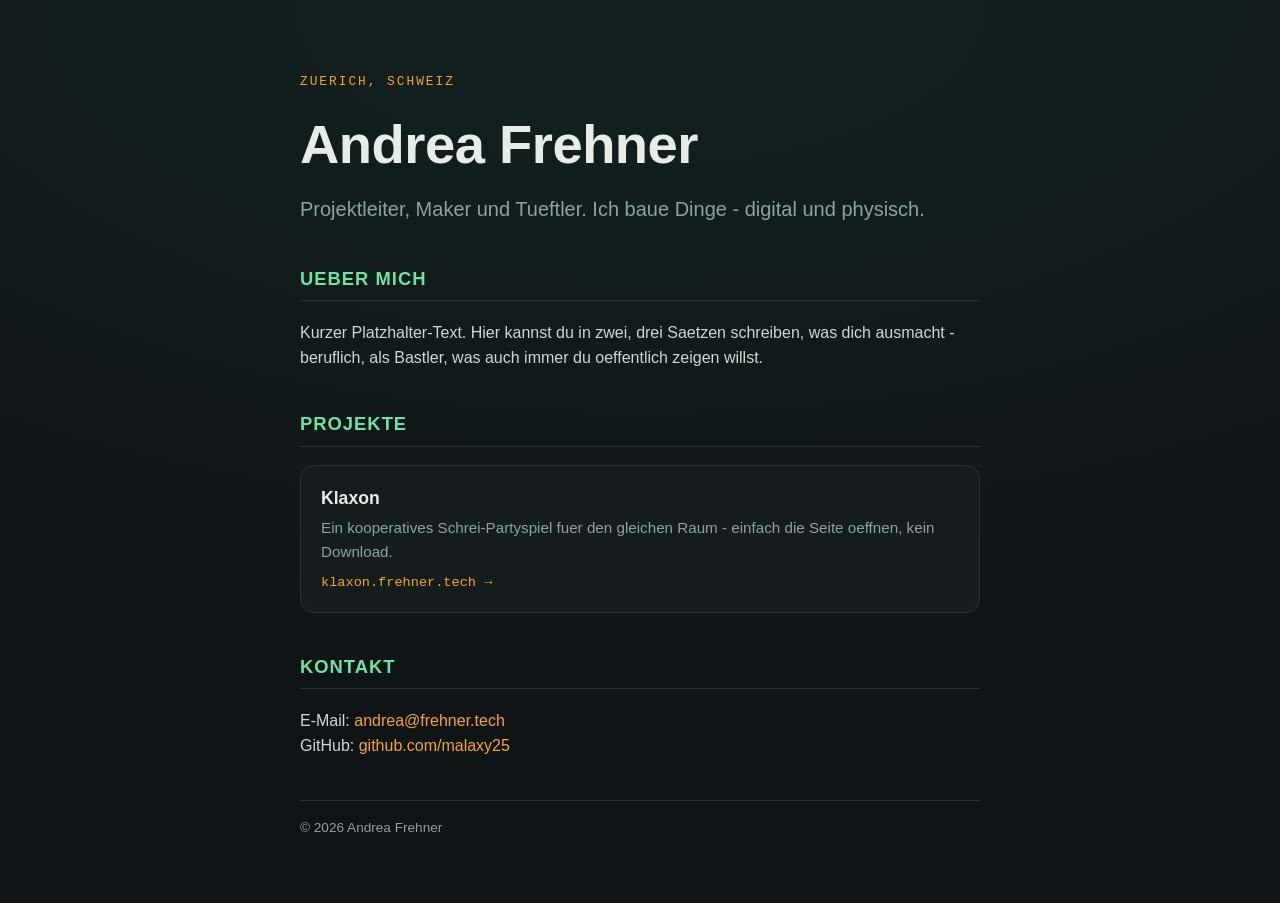
==== index.html @ d87f00cb "v1.0.0: personal one-page site" ====
<!doctype html>
<html lang="de">
  <head>
    <meta charset="UTF-8" />
    <meta name="viewport" content="width=device-width, initial-scale=1, viewport-fit=cover" />
    <title>Andrea Frehner</title>
    <meta name="description" content="Andrea Frehner - Projektleiter und Maker aus Zuerich. Projekte, Experimente und Kontakt." />
    <link rel="canonical" href="https://frehner.tech/" />
    <meta property="og:type" content="website" />
    <meta property="og:url" content="https://frehner.tech/" />
    <meta property="og:title" content="Andrea Frehner" />
    <meta property="og:description" content="Projektleiter und Maker aus Zuerich." />
    <meta name="theme-color" content="#0e1c1b" />
    <style>
      :root{
        --bg:#0e1413; --panel:#141d1b; --line:#26332f; --ink:#e6ede9;
        --muted:#8ea39c; --accent:#f5a623; --accent2:#6fe0a8;
        box-sizing:border-box; padding-top:env(safe-area-inset-top,0px);
      }
      *{box-sizing:border-box;}
      body{margin:0;font-family:-apple-system,BlinkMacSystemFont,"Segoe UI",Roboto,Helvetica,Arial,sans-serif;
        background:radial-gradient(120% 80% at 50% 0%,#12211f,var(--bg));color:var(--ink);
        line-height:1.6;-webkit-font-smoothing:antialiased;}
      .wrap{max-width:720px;margin:0 auto;padding:clamp(28px,7vw,72px) 20px 64px;}
      header .eyebrow{font-family:ui-monospace,Menlo,monospace;color:var(--accent);letter-spacing:2px;
        text-transform:uppercase;font-size:.8rem;}
      h1{font-size:clamp(2.2rem,8vw,3.4rem);margin:.15em 0 .1em;letter-spacing:-.5px;}
      .tagline{color:var(--muted);font-size:clamp(1.05rem,3.5vw,1.25rem);margin:0 0 1.6em;}
      section{margin:2.4em 0;}
      h2{font-size:1.15rem;text-transform:uppercase;letter-spacing:1px;color:var(--accent2);
        border-bottom:1px solid var(--line);padding-bottom:.4em;margin-bottom:1em;}
      p{color:#cdd8d3;}
      .cards{display:grid;gap:14px;}
      a.card{display:block;text-decoration:none;color:inherit;background:var(--panel);
        border:1px solid var(--line);border-radius:14px;padding:18px 20px;transition:border-color .2s,transform .1s;}
      a.card:hover{border-color:var(--accent);transform:translateY(-1px);}
      a.card .t{font-weight:700;font-size:1.1rem;}
      a.card .d{color:var(--muted);font-size:.95rem;margin-top:.2em;}
      a.card .go{color:var(--accent);font-family:ui-monospace,Menlo,monospace;font-size:.85rem;margin-top:.6em;}
      .contact a{color:var(--accent);text-decoration:none;border-bottom:1px solid transparent;}
      .contact a:hover{border-bottom-color:var(--accent);}
      footer{margin-top:3em;color:var(--muted);font-size:.85rem;border-top:1px solid var(--line);padding-top:1.2em;}
    </style>
  </head>
  <body>
    <div class="wrap">
      <header>
        <div class="eyebrow">Zuerich, Schweiz</div>
        <!-- EDIT: dein Name -->
        <h1>Andrea Frehner</h1>
        <!-- EDIT: eine Zeile ueber dich -->
        <p class="tagline">Projektleiter, Maker und Tueftler. Ich baue Dinge - digital und physisch.</p>
      </header>

      <section>
        <h2>Ueber mich</h2>
        <!-- EDIT: kurzer Absatz. Nur so viel oeffentlich, wie du moechtest. -->
        <p>
          Kurzer Platzhalter-Text. Hier kannst du in zwei, drei Saetzen schreiben, was dich
          ausmacht - beruflich, als Bastler, was auch immer du oeffentlich zeigen willst.
        </p>
      </section>

      <section>
        <h2>Projekte</h2>
        <div class="cards">
          <a class="card" href="https://klaxon.frehner.tech" target="_blank" rel="noopener">
            <div class="t">Klaxon</div>
            <div class="d">Ein kooperatives Schrei-Partyspiel fuer den gleichen Raum - einfach die Seite oeffnen, kein Download.</div>
            <div class="go">klaxon.frehner.tech &rarr;</div>
          </a>
          <!-- EDIT: weitere Projekte als weitere <a class="card"> ... </a> -->
        </div>
      </section>

      <section class="contact">
        <h2>Kontakt</h2>
        <p>
          <!-- EDIT: E-Mail aktiv, sobald die Weiterleitung eingerichtet ist -->
          E-Mail: <a href="mailto:andrea@frehner.tech">andrea@frehner.tech</a><br />
          GitHub: <a href="https://github.com/malaxy25" target="_blank" rel="noopener">github.com/malaxy25</a>
        </p>
      </section>

      <footer>
        &copy; <span id="y"></span> Andrea Frehner
      </footer>
    </div>
    <script>document.getElementById("y").textContent=new Date().getFullYear();</script>
  </body>
</html>
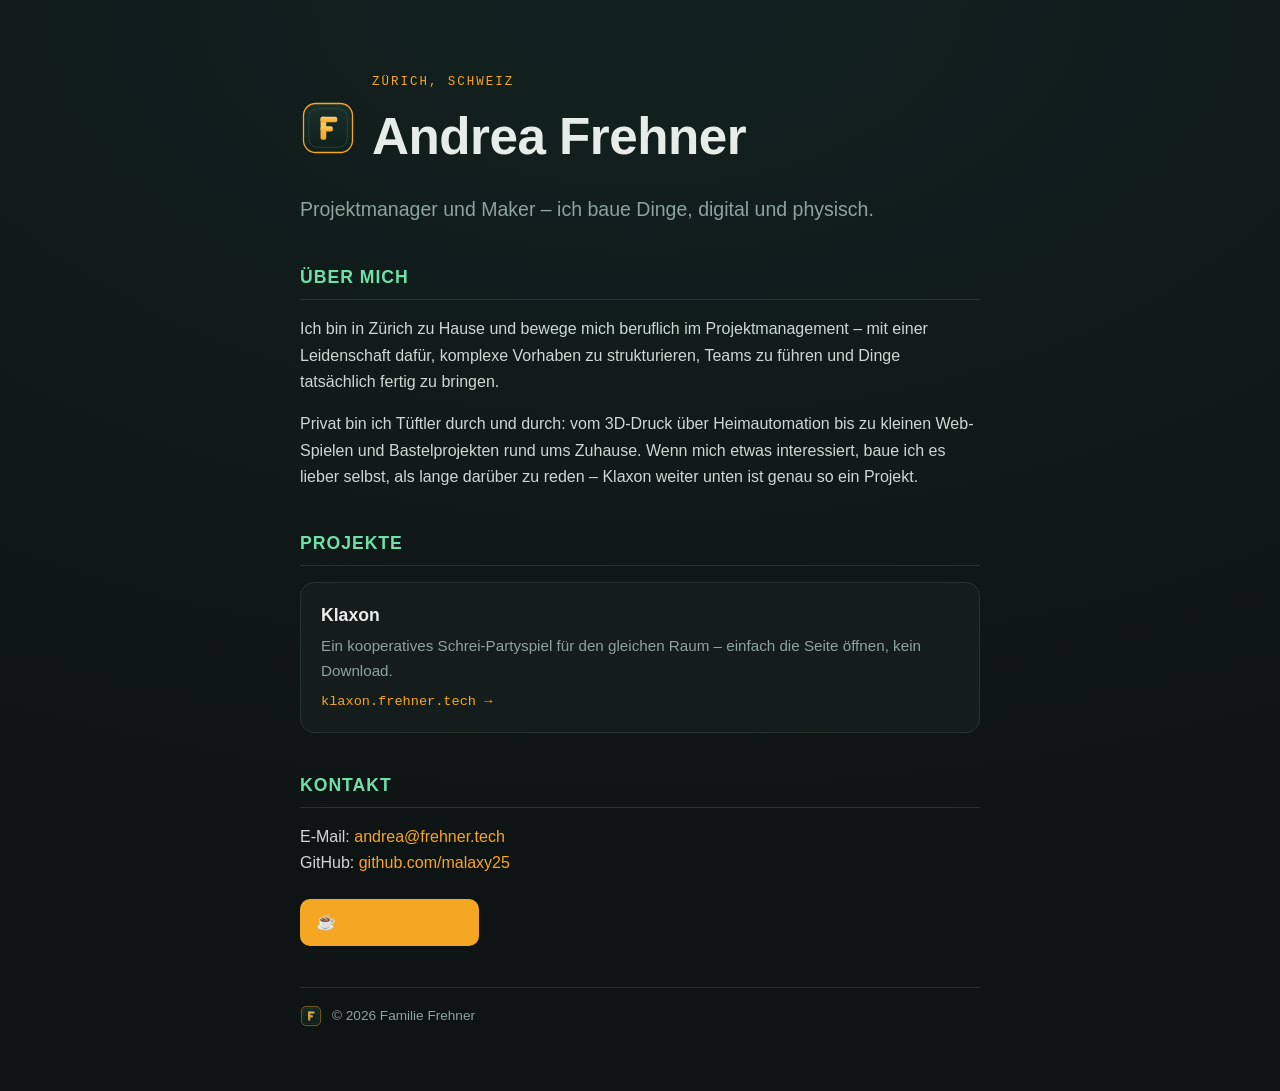
==== commit dd735cc5: "about: drop employer and ZHAW; family logo + favicons; umlauts" ====
--- a/index.html
+++ b/index.html
@@ -4,13 +4,16 @@
     <meta charset="UTF-8" />
     <meta name="viewport" content="width=device-width, initial-scale=1, viewport-fit=cover" />
     <title>Andrea Frehner</title>
-    <meta name="description" content="Andrea Frehner - Projektleiter und Maker aus Zuerich. Projekte, Experimente und Kontakt." />
+    <meta name="description" content="Andrea Frehner – Projektmanager und Maker aus Zürich. Projekte, Experimente und Kontakt." />
     <link rel="canonical" href="https://frehner.tech/" />
     <meta property="og:type" content="website" />
     <meta property="og:url" content="https://frehner.tech/" />
     <meta property="og:title" content="Andrea Frehner" />
-    <meta property="og:description" content="Projektleiter und Maker aus Zuerich." />
+    <meta property="og:description" content="Projektmanager und Maker aus Zürich." />
     <meta name="theme-color" content="#0e1c1b" />
+    <link rel="icon" type="image/svg+xml" href="/logo.svg" />
+    <link rel="icon" type="image/png" sizes="32x32" href="/favicon-32.png" />
+    <link rel="apple-touch-icon" href="/apple-touch-icon.png" />
     <style>
       :root{
         --bg:#0e1413; --panel:#141d1b; --line:#26332f; --ink:#e6ede9;
@@ -20,16 +23,18 @@
       *{box-sizing:border-box;}
       body{margin:0;font-family:-apple-system,BlinkMacSystemFont,"Segoe UI",Roboto,Helvetica,Arial,sans-serif;
         background:radial-gradient(120% 80% at 50% 0%,#12211f,var(--bg));color:var(--ink);
-        line-height:1.6;-webkit-font-smoothing:antialiased;}
+        line-height:1.65;-webkit-font-smoothing:antialiased;}
       .wrap{max-width:720px;margin:0 auto;padding:clamp(28px,7vw,72px) 20px 64px;}
+      .brand{display:flex;align-items:center;gap:16px;margin-bottom:8px;}
+      .brand img{width:56px;height:56px;flex:none;}
       header .eyebrow{font-family:ui-monospace,Menlo,monospace;color:var(--accent);letter-spacing:2px;
-        text-transform:uppercase;font-size:.8rem;}
-      h1{font-size:clamp(2.2rem,8vw,3.4rem);margin:.15em 0 .1em;letter-spacing:-.5px;}
-      .tagline{color:var(--muted);font-size:clamp(1.05rem,3.5vw,1.25rem);margin:0 0 1.6em;}
+        text-transform:uppercase;font-size:.78rem;}
+      h1{font-size:clamp(2.1rem,7.5vw,3.2rem);margin:.05em 0 .1em;letter-spacing:-.5px;}
+      .tagline{color:var(--muted);font-size:clamp(1.05rem,3.5vw,1.22rem);margin:.2em 0 0;}
       section{margin:2.4em 0;}
-      h2{font-size:1.15rem;text-transform:uppercase;letter-spacing:1px;color:var(--accent2);
-        border-bottom:1px solid var(--line);padding-bottom:.4em;margin-bottom:1em;}
-      p{color:#cdd8d3;}
+      h2{font-size:1.1rem;text-transform:uppercase;letter-spacing:1px;color:var(--accent2);
+        border-bottom:1px solid var(--line);padding-bottom:.4em;margin-bottom:.9em;}
+      p{color:#cdd8d3;margin:0 0 1em;}
       .cards{display:grid;gap:14px;}
       a.card{display:block;text-decoration:none;color:inherit;background:var(--panel);
         border:1px solid var(--line);border-radius:14px;padding:18px 20px;transition:border-color .2s,transform .1s;}
@@ -39,25 +44,38 @@
       a.card .go{color:var(--accent);font-family:ui-monospace,Menlo,monospace;font-size:.85rem;margin-top:.6em;}
       .contact a{color:var(--accent);text-decoration:none;border-bottom:1px solid transparent;}
       .contact a:hover{border-bottom-color:var(--accent);}
-      footer{margin-top:3em;color:var(--muted);font-size:.85rem;border-top:1px solid var(--line);padding-top:1.2em;}
+      .coffee{display:inline-block;margin-top:.4em;background:var(--accent);color:#241a05;font-weight:700;
+        text-decoration:none;border-radius:10px;padding:10px 16px;}
+      .coffee:hover{filter:brightness(1.06);}
+      footer{margin-top:3em;color:var(--muted);font-size:.85rem;border-top:1px solid var(--line);padding-top:1.2em;
+        display:flex;align-items:center;gap:10px;flex-wrap:wrap;}
+      footer img{width:22px;height:22px;opacity:.85;}
     </style>
   </head>
   <body>
     <div class="wrap">
       <header>
-        <div class="eyebrow">Zuerich, Schweiz</div>
-        <!-- EDIT: dein Name -->
-        <h1>Andrea Frehner</h1>
-        <!-- EDIT: eine Zeile ueber dich -->
-        <p class="tagline">Projektleiter, Maker und Tueftler. Ich baue Dinge - digital und physisch.</p>
+        <div class="brand">
+          <img src="/logo.svg" alt="Familie Frehner Logo" />
+          <div>
+            <div class="eyebrow">Zürich, Schweiz</div>
+            <h1>Andrea Frehner</h1>
+          </div>
+        </div>
+        <p class="tagline">Projektmanager und Maker – ich baue Dinge, digital und physisch.</p>
       </header>
 
       <section>
-        <h2>Ueber mich</h2>
-        <!-- EDIT: kurzer Absatz. Nur so viel oeffentlich, wie du moechtest. -->
+        <h2>Über mich</h2>
         <p>
-          Kurzer Platzhalter-Text. Hier kannst du in zwei, drei Saetzen schreiben, was dich
-          ausmacht - beruflich, als Bastler, was auch immer du oeffentlich zeigen willst.
+          Ich bin in Zürich zu Hause und bewege mich beruflich im Projektmanagement – mit einer
+          Leidenschaft dafür, komplexe Vorhaben zu strukturieren, Teams zu führen und Dinge
+          tatsächlich fertig zu bringen.
+        </p>
+        <p>
+          Privat bin ich Tüftler durch und durch: vom 3D-Druck über Heimautomation bis zu kleinen
+          Web-Spielen und Bastelprojekten rund ums Zuhause. Wenn mich etwas interessiert, baue ich
+          es lieber selbst, als lange darüber zu reden – Klaxon weiter unten ist genau so ein Projekt.
         </p>
       </section>
 
@@ -66,24 +84,25 @@
         <div class="cards">
           <a class="card" href="https://klaxon.frehner.tech" target="_blank" rel="noopener">
             <div class="t">Klaxon</div>
-            <div class="d">Ein kooperatives Schrei-Partyspiel fuer den gleichen Raum - einfach die Seite oeffnen, kein Download.</div>
-            <div class="go">klaxon.frehner.tech &rarr;</div>
+            <div class="d">Ein kooperatives Schrei-Partyspiel für den gleichen Raum – einfach die Seite öffnen, kein Download.</div>
+            <div class="go">klaxon.frehner.tech →</div>
           </a>
-          <!-- EDIT: weitere Projekte als weitere <a class="card"> ... </a> -->
+          <!-- EDIT: weitere Projekte als zusätzliche <a class="card"> ... </a> -->
         </div>
       </section>
 
       <section class="contact">
         <h2>Kontakt</h2>
         <p>
-          <!-- EDIT: E-Mail aktiv, sobald die Weiterleitung eingerichtet ist -->
           E-Mail: <a href="mailto:andrea@frehner.tech">andrea@frehner.tech</a><br />
           GitHub: <a href="https://github.com/malaxy25" target="_blank" rel="noopener">github.com/malaxy25</a>
         </p>
+        <a class="coffee" href="https://buymeacoffee.com/malaxy" target="_blank" rel="noopener">☕ Buy me a coffee</a>
       </section>
 
       <footer>
-        &copy; <span id="y"></span> Andrea Frehner
+        <img src="/logo.svg" alt="" />
+        <span>© <span id="y"></span> Familie Frehner</span>
       </footer>
     </div>
     <script>document.getElementById("y").textContent=new Date().getFullYear();</script>
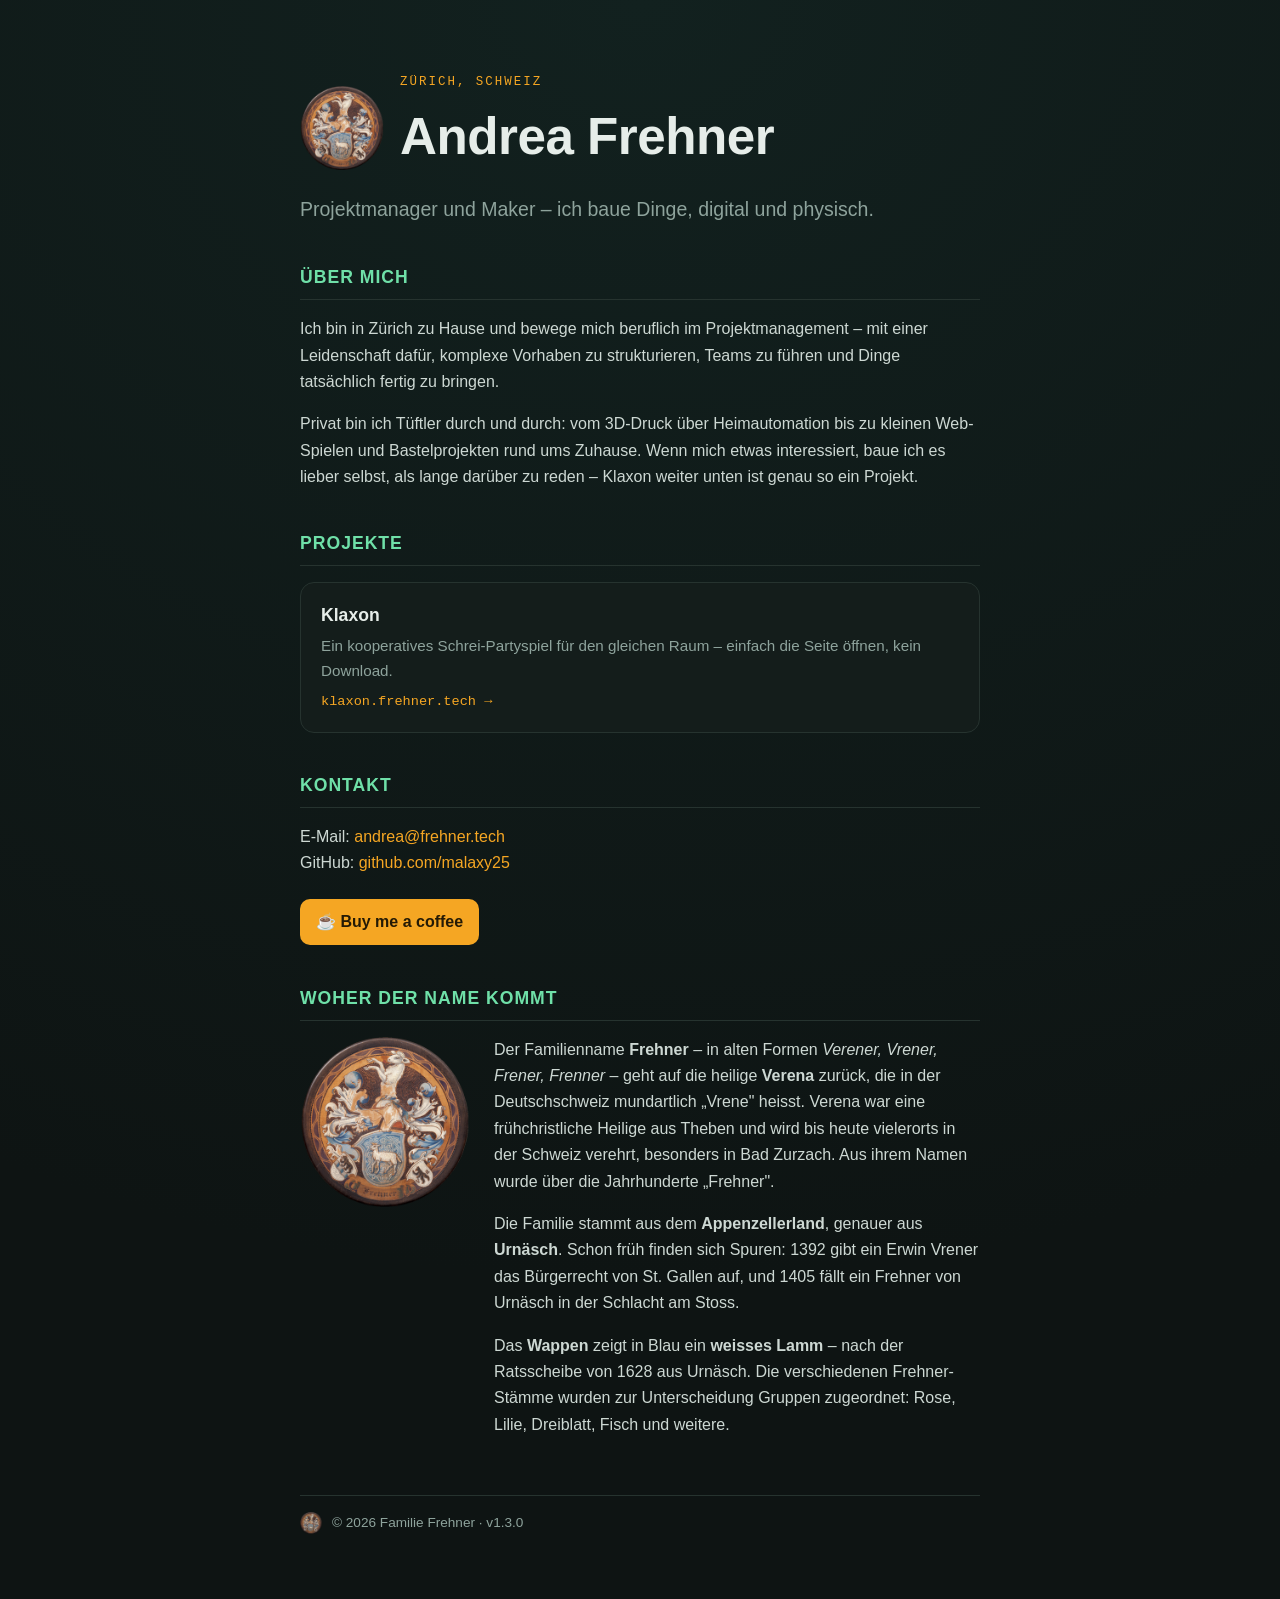
==== commit 675c97a9: "v1.3.0: heritage section (name origin, saint Verena, Urnäsch, coat of arms)" ====
--- a/index.html
+++ b/index.html
@@ -11,7 +11,6 @@
     <meta property="og:title" content="Andrea Frehner" />
     <meta property="og:description" content="Projektmanager und Maker aus Zürich." />
     <meta name="theme-color" content="#0e1c1b" />
-    <link rel="icon" type="image/svg+xml" href="/logo.svg" />
     <link rel="icon" type="image/png" sizes="32x32" href="/favicon-32.png" />
     <link rel="apple-touch-icon" href="/apple-touch-icon.png" />
     <style>
@@ -26,7 +25,7 @@
         line-height:1.65;-webkit-font-smoothing:antialiased;}
       .wrap{max-width:720px;margin:0 auto;padding:clamp(28px,7vw,72px) 20px 64px;}
       .brand{display:flex;align-items:center;gap:16px;margin-bottom:8px;}
-      .brand img{width:56px;height:56px;flex:none;}
+      .brand img{width:84px;height:84px;flex:none;}
       header .eyebrow{font-family:ui-monospace,Menlo,monospace;color:var(--accent);letter-spacing:2px;
         text-transform:uppercase;font-size:.78rem;}
       h1{font-size:clamp(2.1rem,7.5vw,3.2rem);margin:.05em 0 .1em;letter-spacing:-.5px;}
@@ -47,6 +46,11 @@
       .coffee{display:inline-block;margin-top:.4em;background:var(--accent);color:#241a05;font-weight:700;
         text-decoration:none;border-radius:10px;padding:10px 16px;}
       .coffee:hover{filter:brightness(1.06);}
+      .contact a.coffee{color:#241a05;border-bottom:none;}
+      .heritage-grid{display:flex;gap:24px;align-items:flex-start;flex-wrap:wrap;}
+      .heritage-grid .crest{width:170px;height:170px;flex:none;}
+      .heritage-grid .htext{flex:1;min-width:240px;}
+      @media (max-width:520px){.heritage-grid{justify-content:center;text-align:left;} .heritage-grid .crest{width:130px;height:130px;}}
       footer{margin-top:3em;color:var(--muted);font-size:.85rem;border-top:1px solid var(--line);padding-top:1.2em;
         display:flex;align-items:center;gap:10px;flex-wrap:wrap;}
       footer img{width:22px;height:22px;opacity:.85;}
@@ -56,7 +60,7 @@
     <div class="wrap">
       <header>
         <div class="brand">
-          <img src="/logo.svg" alt="Familie Frehner Logo" />
+          <img src="/wappen.png" alt="Familienwappen Frehner" />
           <div>
             <div class="eyebrow">Zürich, Schweiz</div>
             <h1>Andrea Frehner</h1>
@@ -100,9 +104,35 @@
         <a class="coffee" href="https://buymeacoffee.com/malaxy" target="_blank" rel="noopener">☕ Buy me a coffee</a>
       </section>
 
+      <section>
+        <h2>Woher der Name kommt</h2>
+        <div class="heritage-grid">
+          <img class="crest" src="/wappen.png" alt="Familienwappen Frehner – weisses Lamm in Blau" />
+          <div class="htext">
+            <p>
+              Der Familienname <b>Frehner</b> – in alten Formen <i>Verener, Vrener, Frener,
+              Frenner</i> – geht auf die heilige <b>Verena</b> zurück, die in der Deutschschweiz
+              mundartlich „Vrene" heisst. Verena war eine frühchristliche Heilige aus Theben und
+              wird bis heute vielerorts in der Schweiz verehrt, besonders in Bad Zurzach. Aus
+              ihrem Namen wurde über die Jahrhunderte „Frehner".
+            </p>
+            <p>
+              Die Familie stammt aus dem <b>Appenzellerland</b>, genauer aus <b>Urnäsch</b>.
+              Schon früh finden sich Spuren: 1392 gibt ein Erwin Vrener das Bürgerrecht von
+              St. Gallen auf, und 1405 fällt ein Frehner von Urnäsch in der Schlacht am Stoss.
+            </p>
+            <p>
+              Das <b>Wappen</b> zeigt in Blau ein <b>weisses Lamm</b> – nach der Ratsscheibe von
+              1628 aus Urnäsch. Die verschiedenen Frehner-Stämme wurden zur Unterscheidung
+              Gruppen zugeordnet: Rose, Lilie, Dreiblatt, Fisch und weitere.
+            </p>
+          </div>
+        </div>
+      </section>
+
       <footer>
-        <img src="/logo.svg" alt="" />
-        <span>© <span id="y"></span> Familie Frehner</span>
+        <img src="/wappen.png" alt="" />
+        <span>© <span id="y"></span> Familie Frehner · v1.3.0</span>
       </footer>
     </div>
     <script>document.getElementById("y").textContent=new Date().getFullYear();</script>
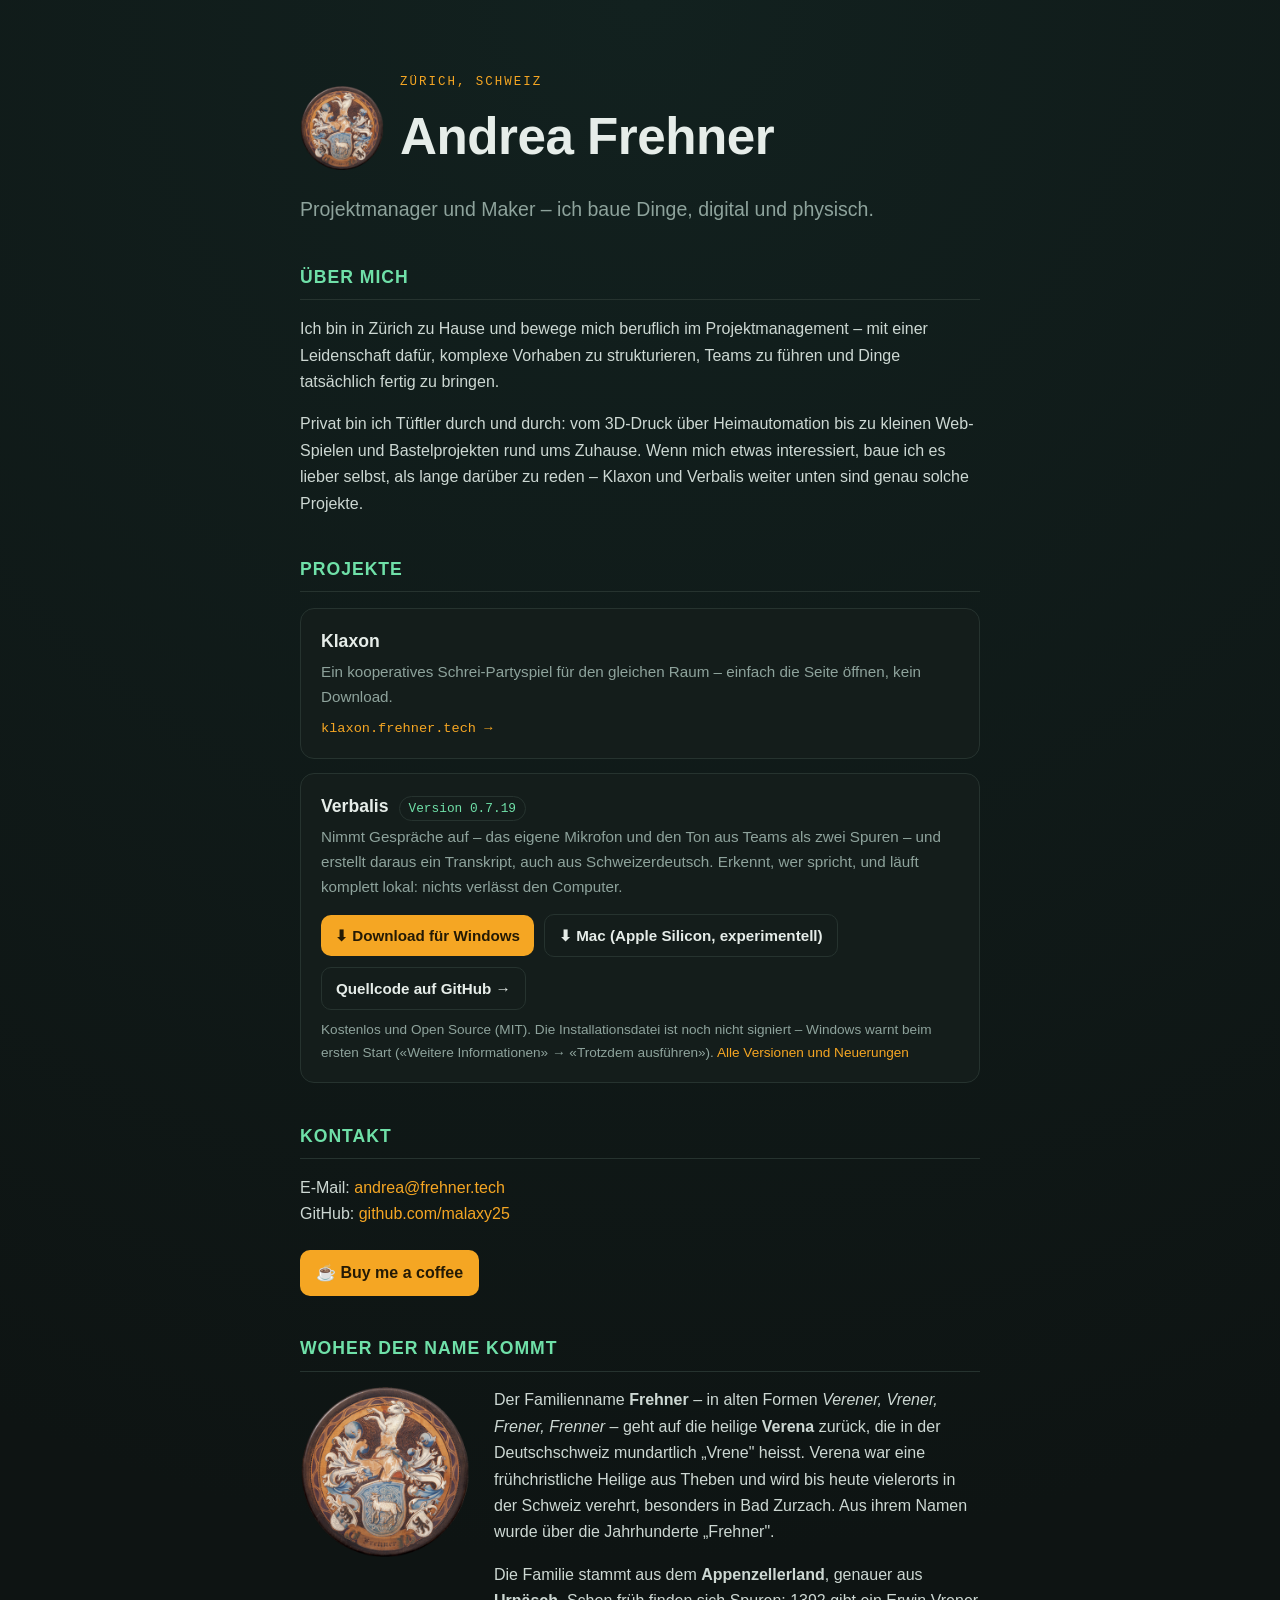
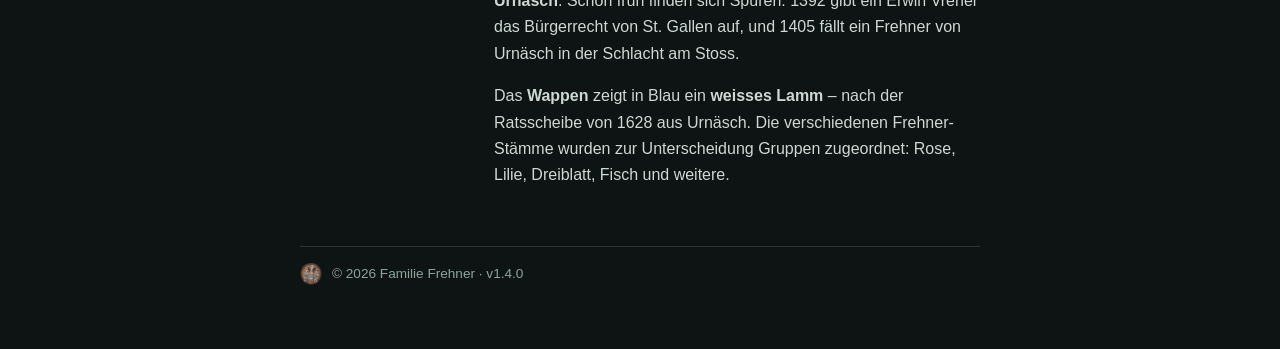
==== commit 5ca05215: "v1.4.0: Verbalis project card with download, current version and GitHub link The version and downloa" ====
--- a/index.html
+++ b/index.html
@@ -41,6 +41,19 @@
       a.card .t{font-weight:700;font-size:1.1rem;}
       a.card .d{color:var(--muted);font-size:.95rem;margin-top:.2em;}
       a.card .go{color:var(--accent);font-family:ui-monospace,Menlo,monospace;font-size:.85rem;margin-top:.6em;}
+      div.card{background:var(--panel);border:1px solid var(--line);border-radius:14px;padding:18px 20px;}
+      div.card .t{font-weight:700;font-size:1.1rem;display:flex;align-items:baseline;gap:10px;flex-wrap:wrap;}
+      div.card .d{color:var(--muted);font-size:.95rem;margin-top:.2em;}
+      .version{font-family:ui-monospace,Menlo,monospace;font-size:.8rem;font-weight:400;color:var(--accent2);
+        border:1px solid var(--line);border-radius:999px;padding:1px 9px;}
+      .downloads{display:flex;flex-wrap:wrap;gap:10px;margin-top:.9em;align-items:center;}
+      .dl{display:inline-block;background:var(--accent);color:#241a05;font-weight:700;text-decoration:none;
+        border-radius:10px;padding:8px 14px;font-size:.95rem;}
+      .dl:hover{filter:brightness(1.06);}
+      .dl.secondary{background:none;color:var(--ink);border:1px solid var(--line);font-weight:600;}
+      .dl.secondary:hover{border-color:var(--accent);filter:none;}
+      .note{color:var(--muted);font-size:.85rem;margin-top:.7em;}
+      .note a{color:var(--accent);text-decoration:none;}
       .contact a{color:var(--accent);text-decoration:none;border-bottom:1px solid transparent;}
       .contact a:hover{border-bottom-color:var(--accent);}
       .coffee{display:inline-block;margin-top:.4em;background:var(--accent);color:#241a05;font-weight:700;
@@ -79,7 +92,7 @@
         <p>
           Privat bin ich Tüftler durch und durch: vom 3D-Druck über Heimautomation bis zu kleinen
           Web-Spielen und Bastelprojekten rund ums Zuhause. Wenn mich etwas interessiert, baue ich
-          es lieber selbst, als lange darüber zu reden – Klaxon weiter unten ist genau so ein Projekt.
+          es lieber selbst, als lange darüber zu reden – Klaxon und Verbalis weiter unten sind genau solche Projekte.
         </p>
       </section>
 
@@ -91,6 +104,24 @@
             <div class="d">Ein kooperatives Schrei-Partyspiel für den gleichen Raum – einfach die Seite öffnen, kein Download.</div>
             <div class="go">klaxon.frehner.tech →</div>
           </a>
+          <div class="card" id="verbalis">
+            <div class="t">Verbalis <span class="version" id="verbalis-version">Version 0.7.19</span></div>
+            <div class="d">
+              Nimmt Gespräche auf – das eigene Mikrofon und den Ton aus Teams als zwei Spuren – und erstellt
+              daraus ein Transkript, auch aus Schweizerdeutsch. Erkennt, wer spricht, und läuft komplett lokal:
+              nichts verlässt den Computer.
+            </div>
+            <div class="downloads">
+              <a class="dl" id="verbalis-windows" href="https://github.com/malaxy25/verbalis/releases/download/v0.7.19/Verbalis-0.7.19-setup.exe">⬇ Download für Windows</a>
+              <a class="dl secondary" id="verbalis-mac" href="https://github.com/malaxy25/verbalis/releases/download/v0.7.19/Verbalis-0.7.19-macos-arm64.zip">⬇ Mac (Apple Silicon, experimentell)</a>
+              <a class="dl secondary" href="https://github.com/malaxy25/verbalis" target="_blank" rel="noopener">Quellcode auf GitHub →</a>
+            </div>
+            <div class="note">
+              Kostenlos und Open Source (MIT). Die Installationsdatei ist noch nicht signiert – Windows warnt beim
+              ersten Start («Weitere Informationen» → «Trotzdem ausführen»).
+              <a href="https://github.com/malaxy25/verbalis/releases/latest" target="_blank" rel="noopener">Alle Versionen und Neuerungen</a>
+            </div>
+          </div>
           <!-- EDIT: weitere Projekte als zusätzliche <a class="card"> ... </a> -->
         </div>
       </section>
@@ -132,9 +163,23 @@
 
       <footer>
         <img src="/wappen.png" alt="" />
-        <span>© <span id="y"></span> Familie Frehner · v1.3.0</span>
+        <span>© <span id="y"></span> Familie Frehner · v1.4.0</span>
       </footer>
     </div>
     <script>document.getElementById("y").textContent=new Date().getFullYear();</script>
+    <script>
+      // Verbalis: always show the newest release and link its files (the links above are the fallback)
+      fetch("https://api.github.com/repos/malaxy25/verbalis/releases/latest")
+        .then((r) => (r.ok ? r.json() : Promise.reject(r.status)))
+        .then((release) => {
+          const version = release.tag_name.replace(/^v/, "");
+          document.getElementById("verbalis-version").textContent = "Version " + version;
+          const asset = (test) => (release.assets || []).find((a) => test.test(a.name));
+          const windows = asset(/setup\.exe$/i), mac = asset(/macos.*\.zip$/i);
+          if (windows) document.getElementById("verbalis-windows").href = windows.browser_download_url;
+          if (mac) document.getElementById("verbalis-mac").href = mac.browser_download_url;
+        })
+        .catch(() => {});
+    </script>
   </body>
 </html>
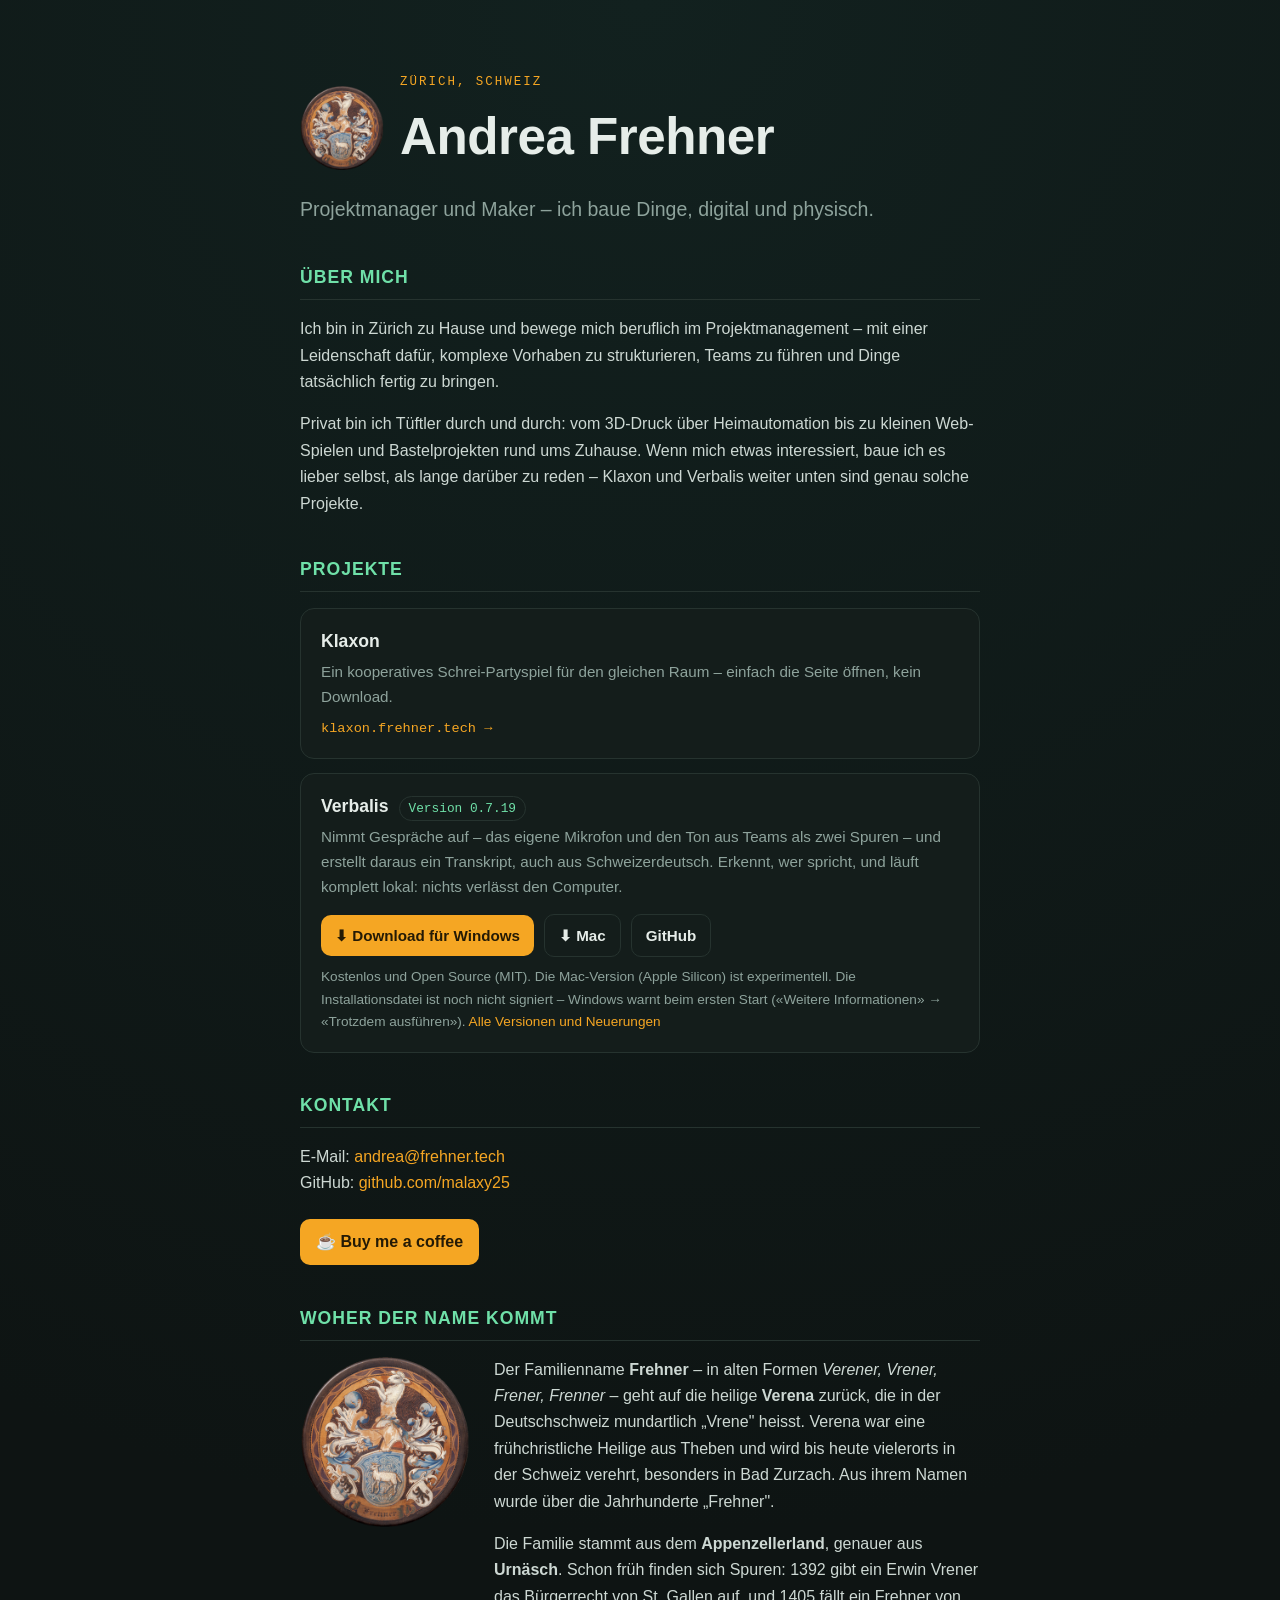
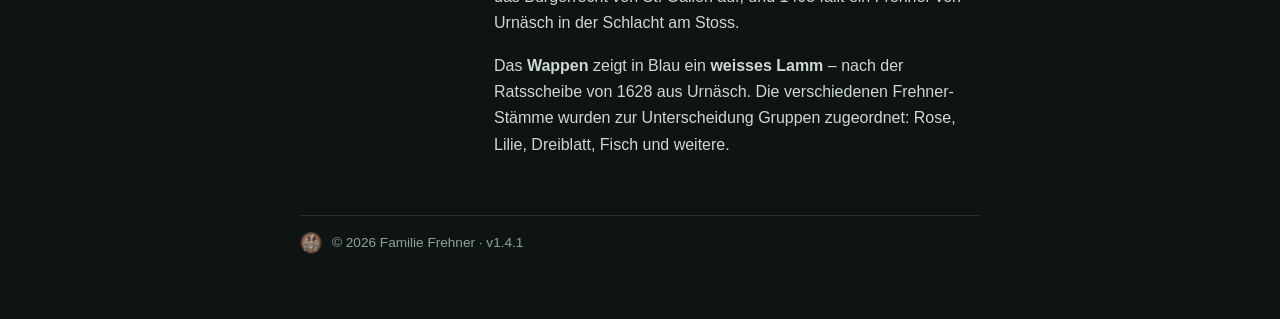
==== commit 3cc174ce: "v1.4.1: shorter Verbalis buttons (Windows, Mac, GitHub) Co-Authored-By: Claude Opus 5.5 <noreply@ant" ====
--- a/index.html
+++ b/index.html
@@ -113,11 +113,11 @@
             </div>
             <div class="downloads">
               <a class="dl" id="verbalis-windows" href="https://github.com/malaxy25/verbalis/releases/download/v0.7.19/Verbalis-0.7.19-setup.exe">⬇ Download für Windows</a>
-              <a class="dl secondary" id="verbalis-mac" href="https://github.com/malaxy25/verbalis/releases/download/v0.7.19/Verbalis-0.7.19-macos-arm64.zip">⬇ Mac (Apple Silicon, experimentell)</a>
-              <a class="dl secondary" href="https://github.com/malaxy25/verbalis" target="_blank" rel="noopener">Quellcode auf GitHub →</a>
+              <a class="dl secondary" id="verbalis-mac" href="https://github.com/malaxy25/verbalis/releases/download/v0.7.19/Verbalis-0.7.19-macos-arm64.zip" title="Mac mit Apple Silicon – experimentell">⬇ Mac</a>
+              <a class="dl secondary" href="https://github.com/malaxy25/verbalis" target="_blank" rel="noopener">GitHub</a>
             </div>
             <div class="note">
-              Kostenlos und Open Source (MIT). Die Installationsdatei ist noch nicht signiert – Windows warnt beim
+              Kostenlos und Open Source (MIT). Die Mac-Version (Apple Silicon) ist experimentell. Die Installationsdatei ist noch nicht signiert – Windows warnt beim
               ersten Start («Weitere Informationen» → «Trotzdem ausführen»).
               <a href="https://github.com/malaxy25/verbalis/releases/latest" target="_blank" rel="noopener">Alle Versionen und Neuerungen</a>
             </div>
@@ -163,7 +163,7 @@
 
       <footer>
         <img src="/wappen.png" alt="" />
-        <span>© <span id="y"></span> Familie Frehner · v1.4.0</span>
+        <span>© <span id="y"></span> Familie Frehner · v1.4.1</span>
       </footer>
     </div>
     <script>document.getElementById("y").textContent=new Date().getFullYear();</script>
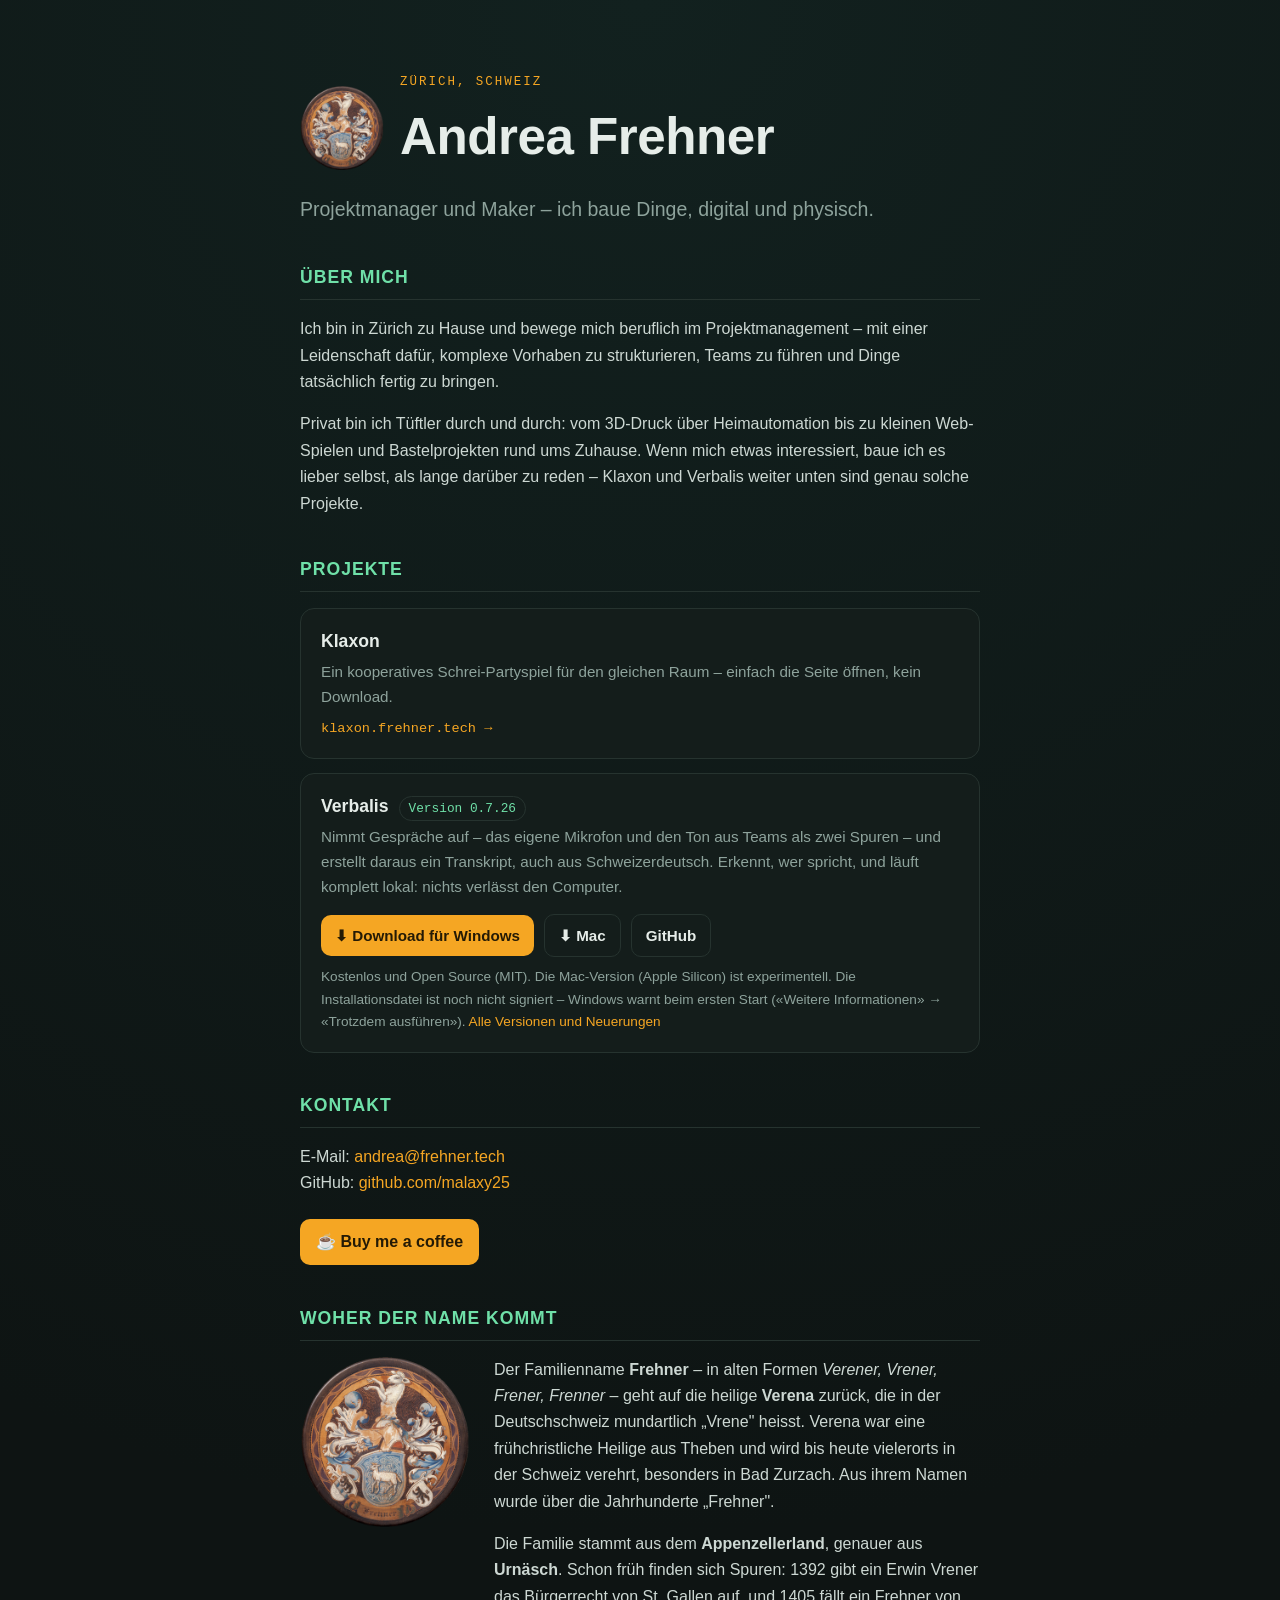
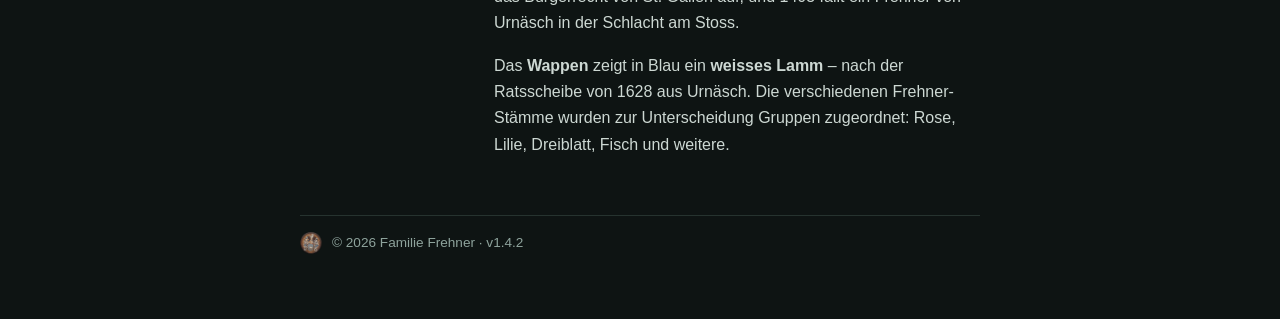
==== commit de5170af: "v1.4.2: Verbalis Mac button downloads the DMG Co-Authored-By: Claude Opus 5.5 <noreply@anthropic.com" ====
--- a/index.html
+++ b/index.html
@@ -105,15 +105,15 @@
             <div class="go">klaxon.frehner.tech →</div>
           </a>
           <div class="card" id="verbalis">
-            <div class="t">Verbalis <span class="version" id="verbalis-version">Version 0.7.19</span></div>
+            <div class="t">Verbalis <span class="version" id="verbalis-version">Version 0.7.26</span></div>
             <div class="d">
               Nimmt Gespräche auf – das eigene Mikrofon und den Ton aus Teams als zwei Spuren – und erstellt
               daraus ein Transkript, auch aus Schweizerdeutsch. Erkennt, wer spricht, und läuft komplett lokal:
               nichts verlässt den Computer.
             </div>
             <div class="downloads">
-              <a class="dl" id="verbalis-windows" href="https://github.com/malaxy25/verbalis/releases/download/v0.7.19/Verbalis-0.7.19-setup.exe">⬇ Download für Windows</a>
-              <a class="dl secondary" id="verbalis-mac" href="https://github.com/malaxy25/verbalis/releases/download/v0.7.19/Verbalis-0.7.19-macos-arm64.zip" title="Mac mit Apple Silicon – experimentell">⬇ Mac</a>
+              <a class="dl" id="verbalis-windows" href="https://github.com/malaxy25/verbalis/releases/download/v0.7.26/Verbalis-0.7.26-setup.exe">⬇ Download für Windows</a>
+              <a class="dl secondary" id="verbalis-mac" href="https://github.com/malaxy25/verbalis/releases/download/v0.7.26/Verbalis-0.7.26-macos-arm64.dmg" title="Mac mit Apple Silicon – experimentell">⬇ Mac</a>
               <a class="dl secondary" href="https://github.com/malaxy25/verbalis" target="_blank" rel="noopener">GitHub</a>
             </div>
             <div class="note">
@@ -163,7 +163,7 @@
 
       <footer>
         <img src="/wappen.png" alt="" />
-        <span>© <span id="y"></span> Familie Frehner · v1.4.1</span>
+        <span>© <span id="y"></span> Familie Frehner · v1.4.2</span>
       </footer>
     </div>
     <script>document.getElementById("y").textContent=new Date().getFullYear();</script>
@@ -175,7 +175,7 @@
           const version = release.tag_name.replace(/^v/, "");
           document.getElementById("verbalis-version").textContent = "Version " + version;
           const asset = (test) => (release.assets || []).find((a) => test.test(a.name));
-          const windows = asset(/setup\.exe$/i), mac = asset(/macos.*\.zip$/i);
+          const windows = asset(/setup\.exe$/i), mac = asset(/macos.*\.dmg$/i) || asset(/macos.*\.zip$/i);   // the DMG for a first install
           if (windows) document.getElementById("verbalis-windows").href = windows.browser_download_url;
           if (mac) document.getElementById("verbalis-mac").href = mac.browser_download_url;
         })
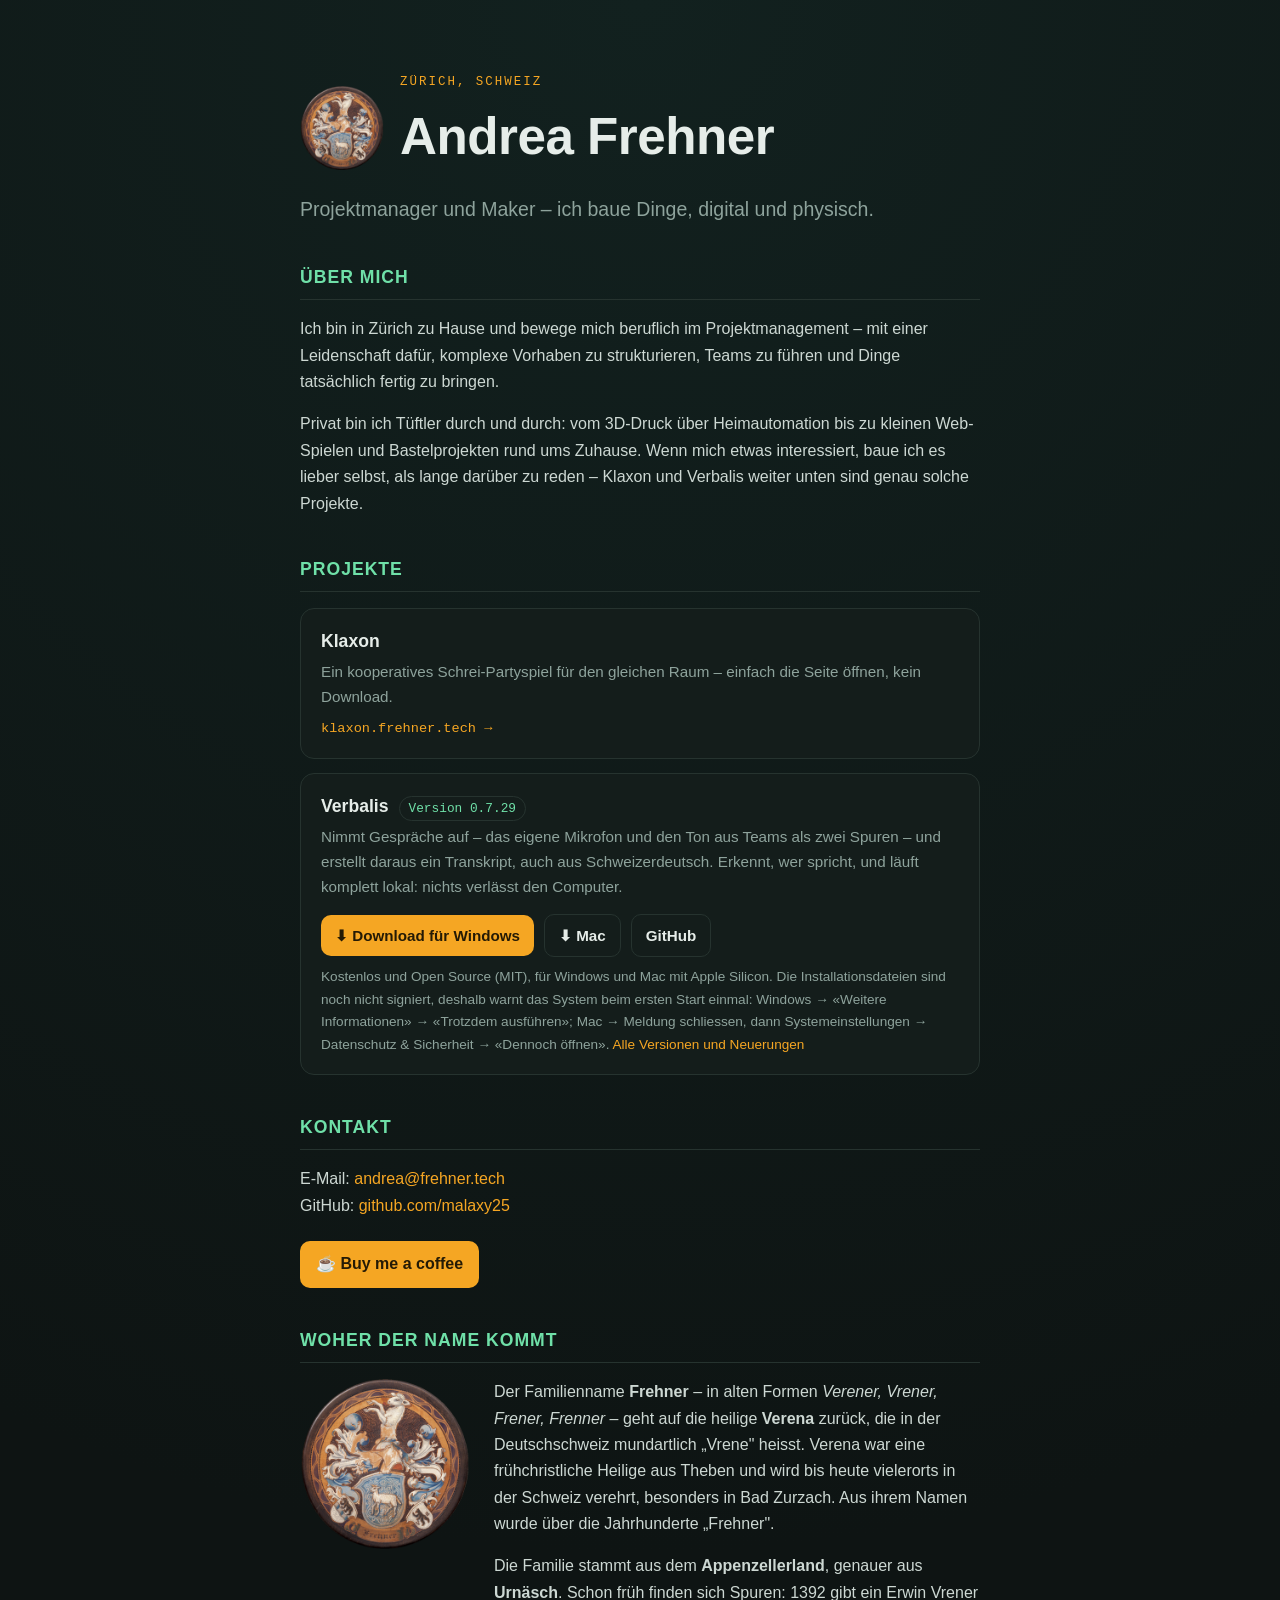
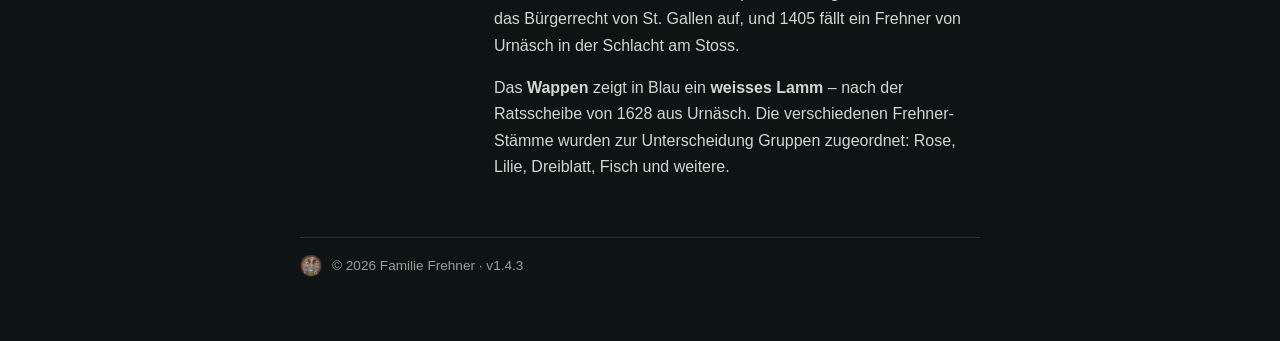
==== commit c928a98d: "v1.4.3: Verbalis Mac no longer experimental, how to open it the first time Co-Authored-By: Claude Op" ====
--- a/index.html
+++ b/index.html
@@ -105,20 +105,21 @@
             <div class="go">klaxon.frehner.tech →</div>
           </a>
           <div class="card" id="verbalis">
-            <div class="t">Verbalis <span class="version" id="verbalis-version">Version 0.7.26</span></div>
+            <div class="t">Verbalis <span class="version" id="verbalis-version">Version 0.7.29</span></div>
             <div class="d">
               Nimmt Gespräche auf – das eigene Mikrofon und den Ton aus Teams als zwei Spuren – und erstellt
               daraus ein Transkript, auch aus Schweizerdeutsch. Erkennt, wer spricht, und läuft komplett lokal:
               nichts verlässt den Computer.
             </div>
             <div class="downloads">
-              <a class="dl" id="verbalis-windows" href="https://github.com/malaxy25/verbalis/releases/download/v0.7.26/Verbalis-0.7.26-setup.exe">⬇ Download für Windows</a>
-              <a class="dl secondary" id="verbalis-mac" href="https://github.com/malaxy25/verbalis/releases/download/v0.7.26/Verbalis-0.7.26-macos-arm64.dmg" title="Mac mit Apple Silicon – experimentell">⬇ Mac</a>
+              <a class="dl" id="verbalis-windows" href="https://github.com/malaxy25/verbalis/releases/download/v0.7.29/Verbalis-0.7.29-setup.exe">⬇ Download für Windows</a>
+              <a class="dl secondary" id="verbalis-mac" href="https://github.com/malaxy25/verbalis/releases/download/v0.7.29/Verbalis-0.7.29-macos-arm64.dmg" title="Mac mit Apple Silicon (M1 oder neuer)">⬇ Mac</a>
               <a class="dl secondary" href="https://github.com/malaxy25/verbalis" target="_blank" rel="noopener">GitHub</a>
             </div>
             <div class="note">
-              Kostenlos und Open Source (MIT). Die Mac-Version (Apple Silicon) ist experimentell. Die Installationsdatei ist noch nicht signiert – Windows warnt beim
-              ersten Start («Weitere Informationen» → «Trotzdem ausführen»).
+              Kostenlos und Open Source (MIT), für Windows und Mac mit Apple Silicon. Die Installationsdateien sind noch nicht
+              signiert, deshalb warnt das System beim ersten Start einmal: Windows → «Weitere Informationen» → «Trotzdem
+              ausführen»; Mac → Meldung schliessen, dann Systemeinstellungen → Datenschutz &amp; Sicherheit → «Dennoch öffnen».
               <a href="https://github.com/malaxy25/verbalis/releases/latest" target="_blank" rel="noopener">Alle Versionen und Neuerungen</a>
             </div>
           </div>
@@ -163,7 +164,7 @@
 
       <footer>
         <img src="/wappen.png" alt="" />
-        <span>© <span id="y"></span> Familie Frehner · v1.4.2</span>
+        <span>© <span id="y"></span> Familie Frehner · v1.4.3</span>
       </footer>
     </div>
     <script>document.getElementById("y").textContent=new Date().getFullYear();</script>
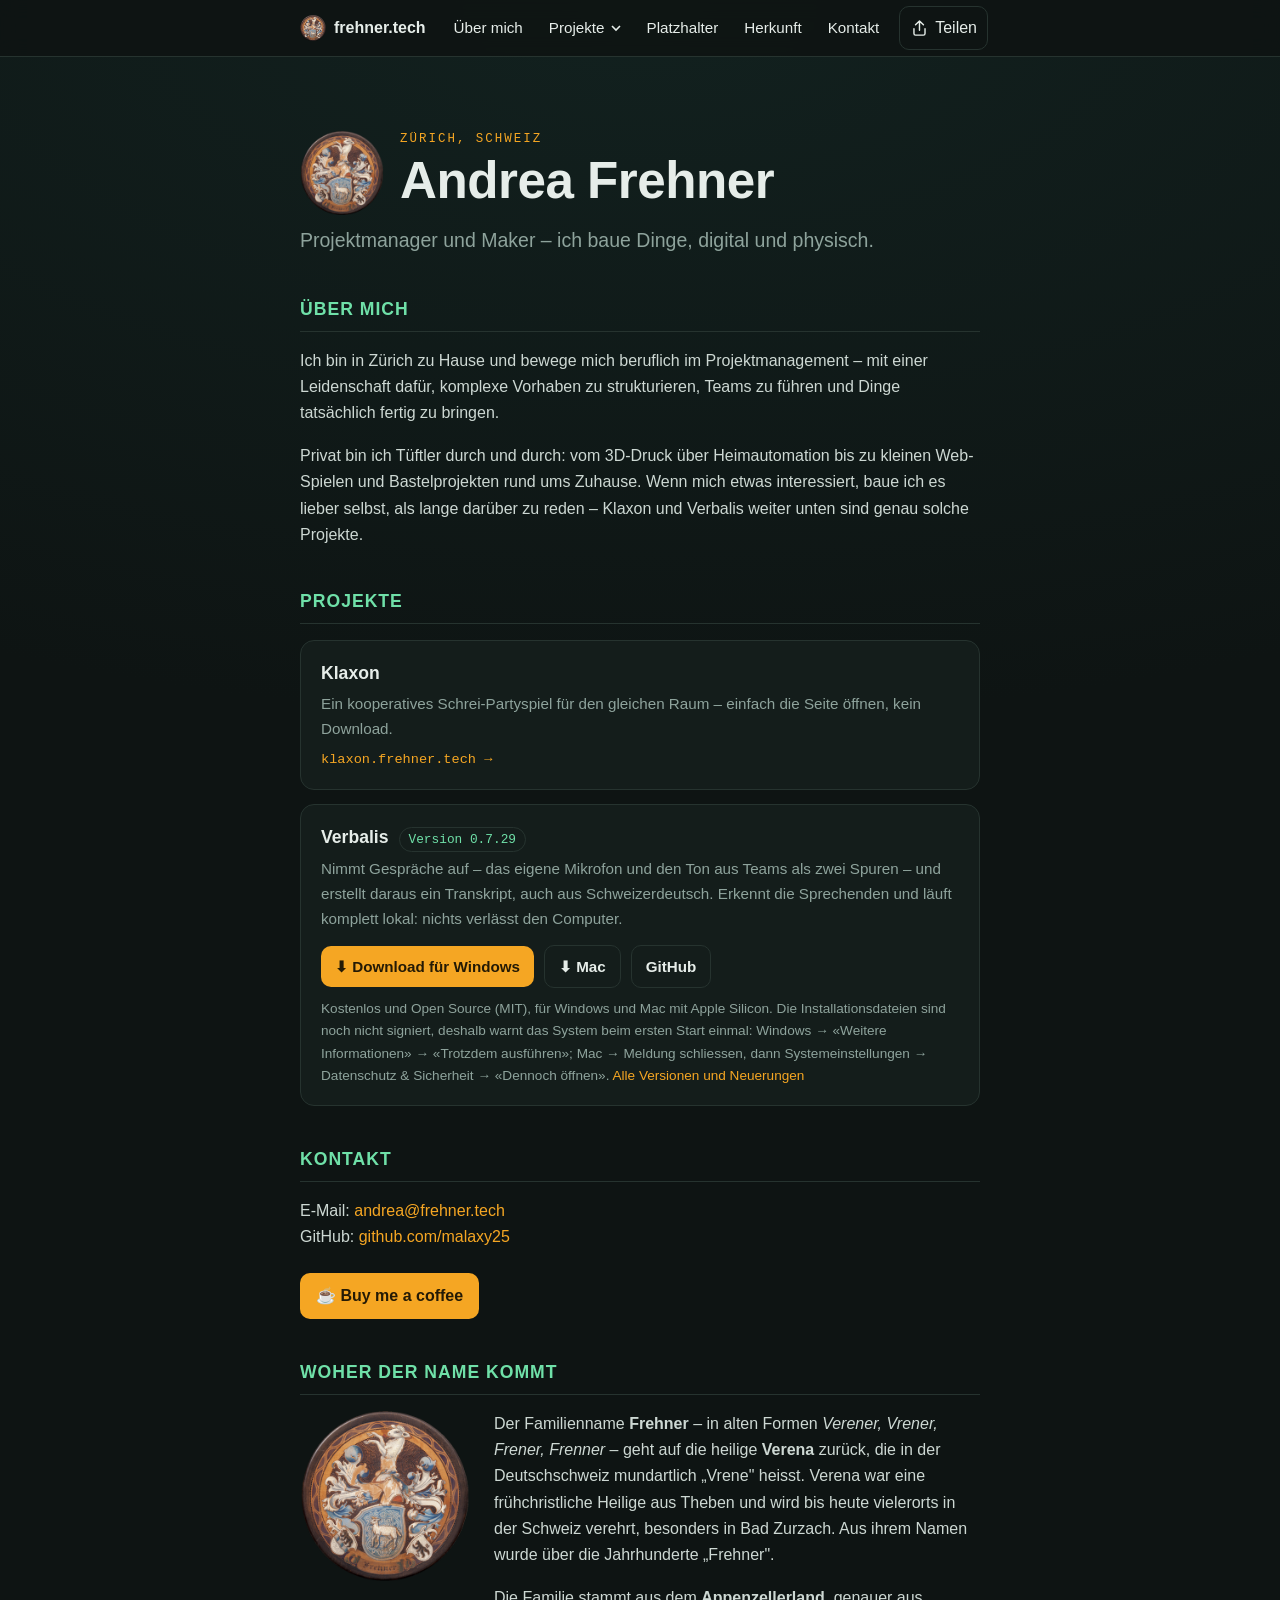
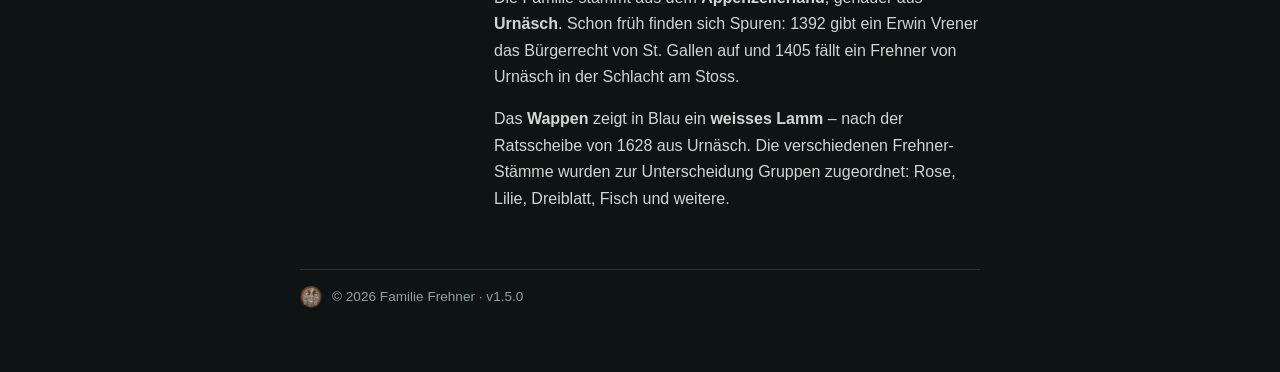
==== commit c13ce63b: "v1.5.0: navigation with submenu, placeholder subpage, share button and link previews - sticky nav, h" ====
--- a/index.html
+++ b/index.html
@@ -10,66 +10,49 @@
     <meta property="og:url" content="https://frehner.tech/" />
     <meta property="og:title" content="Andrea Frehner" />
     <meta property="og:description" content="Projektmanager und Maker aus Zürich." />
+    <meta property="og:site_name" content="frehner.tech" />
+    <meta property="og:locale" content="de_CH" />
+    <meta property="og:image" content="https://frehner.tech/icon-192.png" />
+    <meta property="og:image:width" content="192" />
+    <meta property="og:image:height" content="192" />
+    <meta property="og:image:alt" content="Familienwappen Frehner" />
+    <meta name="twitter:card" content="summary" />
     <meta name="theme-color" content="#0e1c1b" />
     <link rel="icon" type="image/png" sizes="32x32" href="/favicon-32.png" />
     <link rel="apple-touch-icon" href="/apple-touch-icon.png" />
-    <style>
-      :root{
-        --bg:#0e1413; --panel:#141d1b; --line:#26332f; --ink:#e6ede9;
-        --muted:#8ea39c; --accent:#f5a623; --accent2:#6fe0a8;
-        box-sizing:border-box; padding-top:env(safe-area-inset-top,0px);
-      }
-      *{box-sizing:border-box;}
-      body{margin:0;font-family:-apple-system,BlinkMacSystemFont,"Segoe UI",Roboto,Helvetica,Arial,sans-serif;
-        background:radial-gradient(120% 80% at 50% 0%,#12211f,var(--bg));color:var(--ink);
-        line-height:1.65;-webkit-font-smoothing:antialiased;}
-      .wrap{max-width:720px;margin:0 auto;padding:clamp(28px,7vw,72px) 20px 64px;}
-      .brand{display:flex;align-items:center;gap:16px;margin-bottom:8px;}
-      .brand img{width:84px;height:84px;flex:none;}
-      header .eyebrow{font-family:ui-monospace,Menlo,monospace;color:var(--accent);letter-spacing:2px;
-        text-transform:uppercase;font-size:.78rem;}
-      h1{font-size:clamp(2.1rem,7.5vw,3.2rem);margin:.05em 0 .1em;letter-spacing:-.5px;}
-      .tagline{color:var(--muted);font-size:clamp(1.05rem,3.5vw,1.22rem);margin:.2em 0 0;}
-      section{margin:2.4em 0;}
-      h2{font-size:1.1rem;text-transform:uppercase;letter-spacing:1px;color:var(--accent2);
-        border-bottom:1px solid var(--line);padding-bottom:.4em;margin-bottom:.9em;}
-      p{color:#cdd8d3;margin:0 0 1em;}
-      .cards{display:grid;gap:14px;}
-      a.card{display:block;text-decoration:none;color:inherit;background:var(--panel);
-        border:1px solid var(--line);border-radius:14px;padding:18px 20px;transition:border-color .2s,transform .1s;}
-      a.card:hover{border-color:var(--accent);transform:translateY(-1px);}
-      a.card .t{font-weight:700;font-size:1.1rem;}
-      a.card .d{color:var(--muted);font-size:.95rem;margin-top:.2em;}
-      a.card .go{color:var(--accent);font-family:ui-monospace,Menlo,monospace;font-size:.85rem;margin-top:.6em;}
-      div.card{background:var(--panel);border:1px solid var(--line);border-radius:14px;padding:18px 20px;}
-      div.card .t{font-weight:700;font-size:1.1rem;display:flex;align-items:baseline;gap:10px;flex-wrap:wrap;}
-      div.card .d{color:var(--muted);font-size:.95rem;margin-top:.2em;}
-      .version{font-family:ui-monospace,Menlo,monospace;font-size:.8rem;font-weight:400;color:var(--accent2);
-        border:1px solid var(--line);border-radius:999px;padding:1px 9px;}
-      .downloads{display:flex;flex-wrap:wrap;gap:10px;margin-top:.9em;align-items:center;}
-      .dl{display:inline-block;background:var(--accent);color:#241a05;font-weight:700;text-decoration:none;
-        border-radius:10px;padding:8px 14px;font-size:.95rem;}
-      .dl:hover{filter:brightness(1.06);}
-      .dl.secondary{background:none;color:var(--ink);border:1px solid var(--line);font-weight:600;}
-      .dl.secondary:hover{border-color:var(--accent);filter:none;}
-      .note{color:var(--muted);font-size:.85rem;margin-top:.7em;}
-      .note a{color:var(--accent);text-decoration:none;}
-      .contact a{color:var(--accent);text-decoration:none;border-bottom:1px solid transparent;}
-      .contact a:hover{border-bottom-color:var(--accent);}
-      .coffee{display:inline-block;margin-top:.4em;background:var(--accent);color:#241a05;font-weight:700;
-        text-decoration:none;border-radius:10px;padding:10px 16px;}
-      .coffee:hover{filter:brightness(1.06);}
-      .contact a.coffee{color:#241a05;border-bottom:none;}
-      .heritage-grid{display:flex;gap:24px;align-items:flex-start;flex-wrap:wrap;}
-      .heritage-grid .crest{width:170px;height:170px;flex:none;}
-      .heritage-grid .htext{flex:1;min-width:240px;}
-      @media (max-width:520px){.heritage-grid{justify-content:center;text-align:left;} .heritage-grid .crest{width:130px;height:130px;}}
-      footer{margin-top:3em;color:var(--muted);font-size:.85rem;border-top:1px solid var(--line);padding-top:1.2em;
-        display:flex;align-items:center;gap:10px;flex-wrap:wrap;}
-      footer img{width:22px;height:22px;opacity:.85;}
-    </style>
+    <link rel="manifest" href="/manifest.webmanifest" />
+    <link rel="stylesheet" href="/style.css" />
   </head>
   <body>
+    <nav class="nav" aria-label="Hauptmenü">
+      <div class="nav-inner">
+        <a class="nav-home" href="/"><img src="/wappen.png" alt="" />frehner.tech</a>
+        <ul class="menu" id="menu">
+          <li><a href="/#ueber-mich">Über mich</a></li>
+          <li class="has-sub">
+            <button class="sub-toggle" type="button" aria-expanded="false" aria-controls="sub-projekte">
+              Projekte
+              <svg class="caret" viewBox="0 0 10 10" aria-hidden="true"><path d="M1 3l4 4 4-4" fill="none" stroke="currentColor" stroke-width="1.6"/></svg>
+            </button>
+            <ul class="submenu" id="sub-projekte">
+              <li><a href="/#projekte">Alle Projekte</a></li>
+              <li><a href="/#klaxon">Klaxon</a></li>
+              <li><a href="/#verbalis">Verbalis</a></li>
+            </ul>
+          </li>
+          <li><a href="/platzhalter/">Platzhalter</a></li>
+          <li><a href="/#herkunft">Herkunft</a></li>
+          <li><a href="/#kontakt">Kontakt</a></li>
+        </ul>
+        <button class="nav-icon share" type="button" aria-label="Seite teilen">
+          <svg viewBox="0 0 24 24" aria-hidden="true"><path d="M12 3v12M7 8l5-5 5 5M5 13v6a2 2 0 002 2h10a2 2 0 002-2v-6" fill="none" stroke="currentColor" stroke-width="1.8" stroke-linecap="round" stroke-linejoin="round"/></svg>
+          <span class="share-label">Teilen</span>
+        </button>
+        <button class="nav-icon nav-toggle" type="button" aria-label="Menü" aria-expanded="false" aria-controls="menu">
+          <svg viewBox="0 0 24 24" aria-hidden="true"><path d="M4 7h16M4 12h16M4 17h16" fill="none" stroke="currentColor" stroke-width="1.8" stroke-linecap="round"/></svg>
+        </button>
+      </div>
+    </nav>
     <div class="wrap">
       <header>
         <div class="brand">
@@ -82,7 +65,7 @@
         <p class="tagline">Projektmanager und Maker – ich baue Dinge, digital und physisch.</p>
       </header>
 
-      <section>
+      <section id="ueber-mich">
         <h2>Über mich</h2>
         <p>
           Ich bin in Zürich zu Hause und bewege mich beruflich im Projektmanagement – mit einer
@@ -96,10 +79,10 @@
         </p>
       </section>
 
-      <section>
+      <section id="projekte">
         <h2>Projekte</h2>
         <div class="cards">
-          <a class="card" href="https://klaxon.frehner.tech" target="_blank" rel="noopener">
+          <a class="card" id="klaxon" href="https://klaxon.frehner.tech" target="_blank" rel="noopener">
             <div class="t">Klaxon</div>
             <div class="d">Ein kooperatives Schrei-Partyspiel für den gleichen Raum – einfach die Seite öffnen, kein Download.</div>
             <div class="go">klaxon.frehner.tech →</div>
@@ -108,7 +91,7 @@
             <div class="t">Verbalis <span class="version" id="verbalis-version">Version 0.7.29</span></div>
             <div class="d">
               Nimmt Gespräche auf – das eigene Mikrofon und den Ton aus Teams als zwei Spuren – und erstellt
-              daraus ein Transkript, auch aus Schweizerdeutsch. Erkennt, wer spricht, und läuft komplett lokal:
+              daraus ein Transkript, auch aus Schweizerdeutsch. Erkennt die Sprechenden und läuft komplett lokal:
               nichts verlässt den Computer.
             </div>
             <div class="downloads">
@@ -127,7 +110,7 @@
         </div>
       </section>
 
-      <section class="contact">
+      <section class="contact" id="kontakt">
         <h2>Kontakt</h2>
         <p>
           E-Mail: <a href="mailto:andrea@frehner.tech">andrea@frehner.tech</a><br />
@@ -136,7 +119,7 @@
         <a class="coffee" href="https://buymeacoffee.com/malaxy" target="_blank" rel="noopener">☕ Buy me a coffee</a>
       </section>
 
-      <section>
+      <section id="herkunft">
         <h2>Woher der Name kommt</h2>
         <div class="heritage-grid">
           <img class="crest" src="/wappen.png" alt="Familienwappen Frehner – weisses Lamm in Blau" />
@@ -151,7 +134,7 @@
             <p>
               Die Familie stammt aus dem <b>Appenzellerland</b>, genauer aus <b>Urnäsch</b>.
               Schon früh finden sich Spuren: 1392 gibt ein Erwin Vrener das Bürgerrecht von
-              St. Gallen auf, und 1405 fällt ein Frehner von Urnäsch in der Schlacht am Stoss.
+              St. Gallen auf und 1405 fällt ein Frehner von Urnäsch in der Schlacht am Stoss.
             </p>
             <p>
               Das <b>Wappen</b> zeigt in Blau ein <b>weisses Lamm</b> – nach der Ratsscheibe von
@@ -164,10 +147,10 @@
 
       <footer>
         <img src="/wappen.png" alt="" />
-        <span>© <span id="y"></span> Familie Frehner · v1.4.3</span>
+        <span>© <span id="y"></span> Familie Frehner · v1.5.0</span>
       </footer>
     </div>
-    <script>document.getElementById("y").textContent=new Date().getFullYear();</script>
+    <script src="/site.js"></script>
     <script>
       // Verbalis: always show the newest release and link its files (the links above are the fallback)
       fetch("https://api.github.com/repos/malaxy25/verbalis/releases/latest")
--- a/style.css
+++ b/style.css
@@ -0,0 +1,104 @@
+:root{
+  --bg:#0e1413; --panel:#141d1b; --line:#26332f; --ink:#e6ede9;
+  --muted:#8ea39c; --accent:#f5a623; --accent2:#6fe0a8;
+  --nav-h:56px;
+}
+*{box-sizing:border-box;}
+html{scroll-behavior:smooth;-webkit-text-size-adjust:100%;}
+body{margin:0;font-family:-apple-system,BlinkMacSystemFont,"Segoe UI",Roboto,Helvetica,Arial,sans-serif;
+  background:radial-gradient(120% 80% at 50% 0%,#12211f,var(--bg)) fixed var(--bg);color:var(--ink);
+  line-height:1.65;-webkit-font-smoothing:antialiased;overflow-wrap:break-word;}
+.wrap{max-width:720px;margin:0 auto;padding:clamp(28px,7vw,72px) max(20px,env(safe-area-inset-right)) 64px max(20px,env(safe-area-inset-left));}
+.brand{display:flex;align-items:center;gap:16px;margin-bottom:8px;}
+.brand img{width:84px;height:84px;flex:none;}
+header .eyebrow{font-family:ui-monospace,Menlo,monospace;color:var(--accent);letter-spacing:2px;
+  text-transform:uppercase;font-size:.78rem;}
+h1{font-size:clamp(2.1rem,7.5vw,3.2rem);margin:.05em 0 .1em;letter-spacing:-.5px;line-height:1.15;}
+.tagline{color:var(--muted);font-size:clamp(1.05rem,3.5vw,1.22rem);margin:.2em 0 0;}
+section{margin:2.4em 0;}
+section[id],.card[id]{scroll-margin-top:calc(var(--nav-h) + env(safe-area-inset-top,0px) + 16px);}
+h2{font-size:1.1rem;text-transform:uppercase;letter-spacing:1px;color:var(--accent2);
+  border-bottom:1px solid var(--line);padding-bottom:.4em;margin-bottom:.9em;}
+p{color:#cdd8d3;margin:0 0 1em;}
+.cards{display:grid;gap:14px;}
+a.card{display:block;text-decoration:none;color:inherit;background:var(--panel);
+  border:1px solid var(--line);border-radius:14px;padding:18px 20px;transition:border-color .2s,transform .1s;}
+a.card:hover{border-color:var(--accent);transform:translateY(-1px);}
+a.card .t{font-weight:700;font-size:1.1rem;}
+a.card .d{color:var(--muted);font-size:.95rem;margin-top:.2em;}
+a.card .go{color:var(--accent);font-family:ui-monospace,Menlo,monospace;font-size:.85rem;margin-top:.6em;}
+div.card{background:var(--panel);border:1px solid var(--line);border-radius:14px;padding:18px 20px;}
+div.card .t{font-weight:700;font-size:1.1rem;display:flex;align-items:baseline;gap:10px;flex-wrap:wrap;}
+div.card .d{color:var(--muted);font-size:.95rem;margin-top:.2em;}
+.version{font-family:ui-monospace,Menlo,monospace;font-size:.8rem;font-weight:400;color:var(--accent2);
+  border:1px solid var(--line);border-radius:999px;padding:1px 9px;}
+.downloads{display:flex;flex-wrap:wrap;gap:10px;margin-top:.9em;align-items:center;}
+.dl{display:inline-block;background:var(--accent);color:#241a05;font-weight:700;text-decoration:none;
+  border-radius:10px;padding:8px 14px;font-size:.95rem;}
+.dl:hover{filter:brightness(1.06);}
+.dl.secondary{background:none;color:var(--ink);border:1px solid var(--line);font-weight:600;}
+.dl.secondary:hover{border-color:var(--accent);filter:none;}
+.note{color:var(--muted);font-size:.85rem;margin-top:.7em;}
+.note a{color:var(--accent);text-decoration:none;}
+.contact a{color:var(--accent);text-decoration:none;border-bottom:1px solid transparent;}
+.contact a:hover{border-bottom-color:var(--accent);}
+.coffee{display:inline-block;margin-top:.4em;background:var(--accent);color:#241a05;font-weight:700;
+  text-decoration:none;border-radius:10px;padding:10px 16px;}
+.coffee:hover{filter:brightness(1.06);}
+.contact a.coffee{color:#241a05;border-bottom:none;}
+.heritage-grid{display:flex;gap:24px;align-items:flex-start;flex-wrap:wrap;}
+.heritage-grid .crest{width:170px;height:170px;flex:none;}
+.heritage-grid .htext{flex:1;min-width:240px;}
+@media (max-width:520px){.heritage-grid{justify-content:center;text-align:left;} .heritage-grid .crest{width:130px;height:130px;}}
+.placeholder{background:var(--panel);border:1px dashed var(--line);border-radius:14px;padding:18px 20px;}
+footer{margin-top:3em;color:var(--muted);font-size:.85rem;border-top:1px solid var(--line);padding-top:1.2em;
+  display:flex;align-items:center;gap:10px;flex-wrap:wrap;}
+footer img{width:22px;height:22px;opacity:.85;}
+
+/* Navigation: sticky bar, dropdown submenu on desktop, hamburger on mobile */
+.nav{position:sticky;top:0;z-index:20;padding-top:env(safe-area-inset-top,0px);
+  background:rgba(14,20,19,.88);-webkit-backdrop-filter:blur(10px);backdrop-filter:blur(10px);
+  border-bottom:1px solid var(--line);}
+.nav-inner{max-width:720px;margin:0 auto;min-height:var(--nav-h);display:flex;align-items:center;gap:8px;
+  padding:0 max(12px,env(safe-area-inset-right)) 0 max(12px,env(safe-area-inset-left));}
+.nav-home{display:flex;align-items:center;gap:8px;color:var(--ink);text-decoration:none;font-weight:700;
+  padding:8px;margin-right:auto;border-radius:10px;}
+.nav-home img{width:26px;height:26px;}
+.nav button{font:inherit;color:inherit;background:none;border:0;cursor:pointer;}
+.nav a,.nav button{-webkit-tap-highlight-color:transparent;}
+.nav-icon{display:inline-flex;align-items:center;justify-content:center;min-width:44px;height:44px;
+  border-radius:10px;border:1px solid var(--line) !important;gap:6px;padding:0 10px;font-size:.92rem;}
+.nav-icon:hover{border-color:var(--accent) !important;}
+.nav-icon svg{width:20px;height:20px;}
+.menu{list-style:none;margin:0;padding:0;display:flex;align-items:center;gap:2px;}
+.menu a,.menu .sub-toggle{display:flex;align-items:center;gap:6px;min-height:44px;padding:0 12px;border-radius:10px;
+  color:var(--ink);text-decoration:none;font-size:.95rem;white-space:nowrap;}
+.menu a:hover,.menu .sub-toggle:hover,.menu a[aria-current="page"]{color:var(--accent);}
+.sub-toggle .caret{width:10px;height:10px;transition:transform .2s;}
+.sub-toggle[aria-expanded="true"] .caret{transform:rotate(180deg);}
+.has-sub{position:relative;}
+.submenu{list-style:none;margin:0;padding:6px;display:none;}
+.has-sub.open .submenu{display:block;}
+.share-label{display:inline;}
+@media (min-width:721px){
+  .nav-toggle{display:none;}
+  .submenu{position:absolute;top:calc(100% + 6px);left:0;min-width:200px;background:var(--panel);
+    border:1px solid var(--line);border-radius:12px;box-shadow:0 12px 30px rgba(0,0,0,.35);}
+}
+@media (max-width:720px){
+  .menu{display:none;position:absolute;left:0;right:0;top:100%;flex-direction:column;align-items:stretch;gap:0;
+    padding:8px max(12px,env(safe-area-inset-right)) 14px max(12px,env(safe-area-inset-left));
+    background:var(--bg);box-shadow:0 16px 30px rgba(0,0,0,.45);border-bottom:1px solid var(--line);
+    max-height:calc(100dvh - var(--nav-h) - env(safe-area-inset-top,0px));overflow-y:auto;}
+  .nav.open .menu{display:flex;}
+  .menu a,.menu .sub-toggle{width:100%;font-size:1.05rem;min-height:48px;}
+  .menu > li + li{border-top:1px solid var(--line);}
+  .sub-toggle .caret{margin-left:auto;}
+  .submenu{padding:0 0 6px 14px;}
+}
+@media (max-width:380px){.share-label{display:none;}}
+.toast{position:fixed;left:50%;bottom:calc(20px + env(safe-area-inset-bottom,0px));transform:translateX(-50%);
+  background:var(--panel);border:1px solid var(--accent);color:var(--ink);border-radius:10px;padding:10px 16px;
+  font-size:.95rem;z-index:30;opacity:0;transition:opacity .2s;pointer-events:none;}
+.toast.show{opacity:1;}
+@media (prefers-reduced-motion:reduce){html{scroll-behavior:auto;} *{transition:none !important;}}
